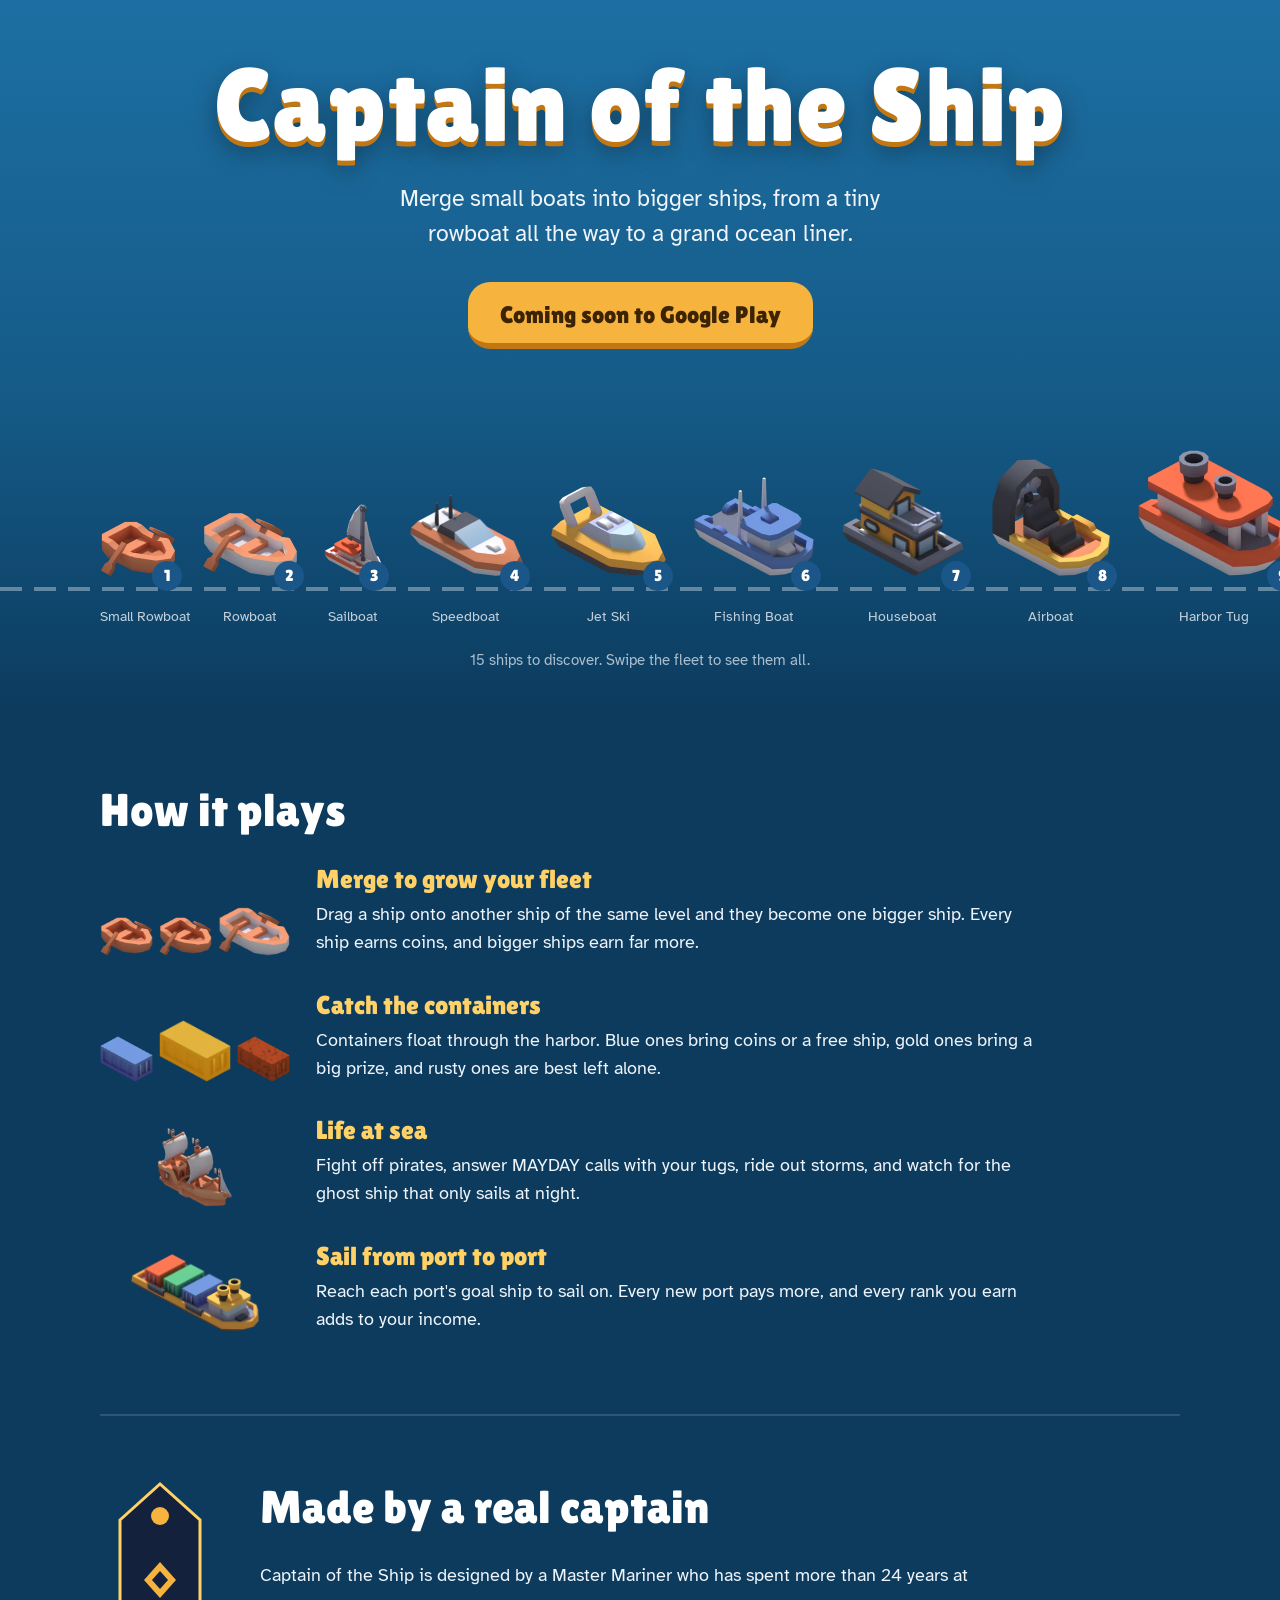
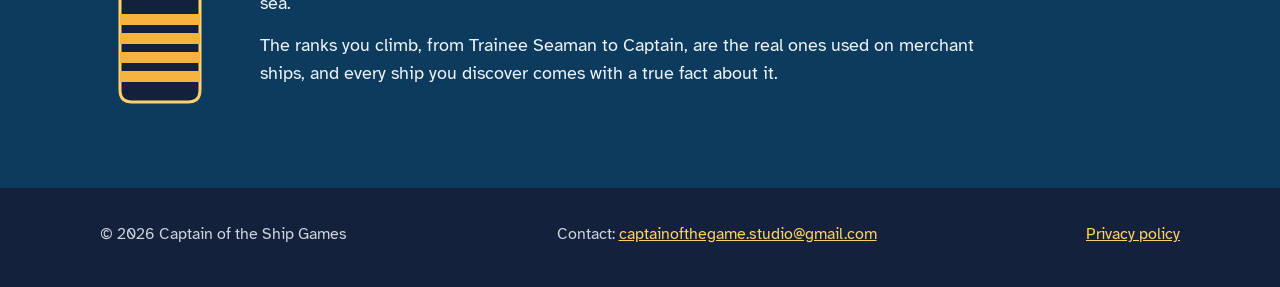
==== index.html @ 7cb575e6 "Add files via upload" ====
<!doctype html>
<html lang="en">
<head>
  <meta charset="utf-8">
  <meta name="viewport" content="width=device-width, initial-scale=1">
  <title>Captain of the Ship</title>
  <meta name="description" content="Captain of the Ship is a merge game for Android. Merge small boats into bigger ships, from a rowboat to a grand ocean liner.">
  <meta name="theme-color" content="#1d6fa3">
  <meta property="og:title" content="Captain of the Ship">
  <meta property="og:description" content="Merge small boats into bigger ships, from a rowboat to a grand ocean liner.">
  <meta property="og:image" content="icon.png">
  <link rel="icon" href="icon.png">
  <link rel="preconnect" href="https://fonts.googleapis.com">
  <link rel="preconnect" href="https://fonts.gstatic.com" crossorigin>
  <link href="https://fonts.googleapis.com/css2?family=Atkinson+Hyperlegible:wght@400;700&family=Lilita+One&display=swap" rel="stylesheet">
  <link rel="stylesheet" href="style.css">
</head>
<body>
  <header class="hero">
    <div class="wrap">
      <h1>Captain of the Ship</h1>
      <p class="pitch">Merge small boats into bigger ships, from a tiny rowboat all the way to a grand ocean liner.</p>
      <span class="button" aria-disabled="true">Coming soon to Google Play</span>
    </div>
    <div class="fleet" tabindex="0" aria-label="The fleet, from the smallest boat to the biggest ship">
      <figure class="ship" style="--h: 56px; --n: 1">
        <img src="ship_01.webp" alt="Small Rowboat" height="56" loading="lazy">
        <span class="level" aria-hidden="true">1</span>
        <figcaption>Small Rowboat</figcaption>
      </figure>
      <figure class="ship" style="--h: 65px; --n: 2">
        <img src="ship_02.webp" alt="Rowboat" height="65" loading="lazy">
        <span class="level" aria-hidden="true">2</span>
        <figcaption>Rowboat</figcaption>
      </figure>
      <figure class="ship" style="--h: 74px; --n: 3">
        <img src="ship_03.webp" alt="Sailboat" height="74" loading="lazy">
        <span class="level" aria-hidden="true">3</span>
        <figcaption>Sailboat</figcaption>
      </figure>
      <figure class="ship" style="--h: 83px; --n: 4">
        <img src="ship_04.webp" alt="Speedboat" height="83" loading="lazy">
        <span class="level" aria-hidden="true">4</span>
        <figcaption>Speedboat</figcaption>
      </figure>
      <figure class="ship" style="--h: 92px; --n: 5">
        <img src="ship_05.webp" alt="Jet Ski" height="92" loading="lazy">
        <span class="level" aria-hidden="true">5</span>
        <figcaption>Jet Ski</figcaption>
      </figure>
      <figure class="ship" style="--h: 101px; --n: 6">
        <img src="ship_06.webp" alt="Fishing Boat" height="101" loading="lazy">
        <span class="level" aria-hidden="true">6</span>
        <figcaption>Fishing Boat</figcaption>
      </figure>
      <figure class="ship" style="--h: 110px; --n: 7">
        <img src="ship_07.webp" alt="Houseboat" height="110" loading="lazy">
        <span class="level" aria-hidden="true">7</span>
        <figcaption>Houseboat</figcaption>
      </figure>
      <figure class="ship" style="--h: 119px; --n: 8">
        <img src="ship_08.webp" alt="Airboat" height="119" loading="lazy">
        <span class="level" aria-hidden="true">8</span>
        <figcaption>Airboat</figcaption>
      </figure>
      <figure class="ship" style="--h: 128px; --n: 9">
        <img src="ship_09.webp" alt="Harbor Tug" height="128" loading="lazy">
        <span class="level" aria-hidden="true">9</span>
        <figcaption>Harbor Tug</figcaption>
      </figure>
      <figure class="ship" style="--h: 137px; --n: 10">
        <img src="ship_10.webp" alt="Ocean Tug" height="137" loading="lazy">
        <span class="level" aria-hidden="true">10</span>
        <figcaption>Ocean Tug</figcaption>
      </figure>
      <figure class="ship" style="--h: 146px; --n: 11">
        <img src="ship_11.webp" alt="Cargo Ship" height="146" loading="lazy">
        <span class="level" aria-hidden="true">11</span>
        <figcaption>Cargo Ship</figcaption>
      </figure>
      <figure class="ship" style="--h: 155px; --n: 12">
        <img src="ship_12.webp" alt="Bulk Carrier" height="155" loading="lazy">
        <span class="level" aria-hidden="true">12</span>
        <figcaption>Bulk Carrier</figcaption>
      </figure>
      <figure class="ship" style="--h: 164px; --n: 13">
        <img src="ship_13.webp" alt="Container Ship" height="164" loading="lazy">
        <span class="level" aria-hidden="true">13</span>
        <figcaption>Container Ship</figcaption>
      </figure>
      <figure class="ship" style="--h: 173px; --n: 14">
        <img src="ship_14.webp" alt="Ocean Liner" height="173" loading="lazy">
        <span class="level" aria-hidden="true">14</span>
        <figcaption>Ocean Liner</figcaption>
      </figure>
      <figure class="ship" style="--h: 182px; --n: 15">
        <img src="ship_15.webp" alt="Grand Ocean Liner" height="182" loading="lazy">
        <span class="level" aria-hidden="true">15</span>
        <figcaption>Grand Ocean Liner</figcaption>
      </figure>
    </div>
    <div class="waterline" aria-hidden="true"></div>
    <p class="fleet-hint">15 ships to discover. Swipe the fleet to see them all.</p>
  </header>

  <main>
    <section class="play">
      <div class="wrap">
        <h2>How it plays</h2>
        <ul class="log">
          <li>
            <div class="art"><img class="small" src="ship_01.webp" alt=""><img class="small" src="ship_01.webp" alt=""><img class="big" src="ship_02.webp" alt=""></div>
            <div>
              <h3>Merge to grow your fleet</h3>
              <p>Drag a ship onto another ship of the same level and they become one bigger ship. Every ship earns coins, and bigger ships earn far more.</p>
            </div>
          </li>
          <li>
            <div class="art"><img class="small" src="crate.webp" alt=""><img class="big" src="crate_gold.webp" alt=""><img class="small" src="crate_rusty.webp" alt=""></div>
            <div>
              <h3>Catch the containers</h3>
              <p>Containers float through the harbor. Blue ones bring coins or a free ship, gold ones bring a big prize, and rusty ones are best left alone.</p>
            </div>
          </li>
          <li>
            <div class="art"><img src="pirate.webp" alt=""></div>
            <div>
              <h3>Life at sea</h3>
              <p>Fight off pirates, answer MAYDAY calls with your tugs, ride out storms, and watch for the ghost ship that only sails at night.</p>
            </div>
          </li>
          <li>
            <div class="art"><img src="ship_13.webp" alt=""></div>
            <div>
              <h3>Sail from port to port</h3>
              <p>Reach each port's goal ship to sail on. Every new port pays more, and every rank you earn adds to your income.</p>
            </div>
          </li>
        </ul>
      </div>
    </section>

    <section class="captain">
      <div class="wrap">
        <svg viewBox="0 0 120 232" role="img" aria-label="A captain's shoulder board with four gold stripes">
          <path d="M20 44 L60 8 L100 44 L100 214 Q100 226 88 226 L32 226 Q20 226 20 214 Z" fill="#14213d" stroke="#ffd166" stroke-width="3"/>
          <circle cx="60" cy="40" r="9" fill="#f6b33d"/>
          <path d="M60 86 L76 104 L60 122 L44 104 Z" fill="#f6b33d"/>
          <path d="M60 95 L68 104 L60 113 L52 104 Z" fill="#14213d"/>
          <rect x="20" y="138" width="80" height="11" fill="#f6b33d"/>
          <rect x="20" y="157" width="80" height="11" fill="#f6b33d"/>
          <rect x="20" y="176" width="80" height="11" fill="#f6b33d"/>
          <rect x="20" y="195" width="80" height="11" fill="#f6b33d"/>
        </svg>
        <div>
          <h2>Made by a real captain</h2>
          <p>Captain of the Ship is designed by a Master Mariner who has spent more than 24 years at sea.</p>
          <p>The ranks you climb, from Trainee Seaman to Captain, are the real ones used on merchant ships, and every ship you discover comes with a true fact about it.</p>
        </div>
      </div>
    </section>
  </main>

  <footer>
    <div class="wrap">
      <p>&copy; 2026 Captain of the Ship Games</p>
      <p>Contact: <a href="mailto:captainofthegame.studio@gmail.com">captainofthegame.studio@gmail.com</a></p>
      <p><a href="privacy.html">Privacy policy</a></p>
    </div>
  </footer>
</body>
</html>
---- style.css ----
/* Captain of the Ship: game website. Colors match the game. */
:root {
  --sea-top: #1d6fa3;
  --sea-deep: #0c3b5e;
  --navy: #14213d;
  --gold: #f6b33d;
  --gold-edge: #c27712;
  --gold-light: #ffd166;
  --foam: #eef4f9;
  --ink: #23303d;
  --ink-soft: #4d5b69;
  --badge: #1b5689;
  --display: "Lilita One", "Arial Rounded MT Bold", system-ui, sans-serif;
  --body: "Atkinson Hyperlegible", system-ui, -apple-system, "Segoe UI", sans-serif;
}

* { box-sizing: border-box; }

html { -webkit-text-size-adjust: 100%; }

body {
  margin: 0;
  font-family: var(--body);
  font-size: 18px;
  line-height: 1.55;
  color: var(--foam);
  background: var(--sea-deep);
}

img { display: block; max-width: 100%; }

a { color: var(--gold-light); }
a:focus-visible, .button:focus-visible, .fleet:focus-visible {
  outline: 3px solid var(--gold-light);
  outline-offset: 3px;
  border-radius: 6px;
}

.wrap { width: min(1080px, 100% - 32px); margin-inline: auto; }

/* Hero: the harbor ------------------------------------------------------- */

.hero {
  background: linear-gradient(180deg, var(--sea-top) 0%, #155b88 55%, var(--sea-deep) 100%);
  padding: 56px 0 0;
  text-align: center;
  overflow: hidden;
}

.hero h1 {
  font-family: var(--display);
  font-weight: 400;
  font-size: clamp(46px, 10vw, 104px);
  line-height: 0.95;
  letter-spacing: 0.01em;
  margin: 0;
  color: #fff;
  text-shadow: 0 5px 0 var(--gold-edge), 0 10px 26px rgba(0, 0, 0, 0.35);
}

.hero .pitch {
  font-size: clamp(19px, 2.4vw, 23px);
  max-width: 34ch;
  margin: 26px auto 30px;
}

.button {
  display: inline-block;
  font-family: var(--display);
  font-size: 24px;
  color: #3b2304;
  background: var(--gold);
  border-bottom: 6px solid var(--gold-edge);
  border-radius: 22px;
  padding: 14px 32px 10px;
  text-decoration: none;
}
.button[aria-disabled="true"] { cursor: default; }

/* The fleet line: every ship in the game, smallest to biggest, on the water. */
.fleet {
  margin-top: 46px;
  display: flex;
  align-items: flex-end;
  gap: 26px;
  overflow-x: auto;
  scroll-snap-type: x proximity;
  padding: 0 max(16px, calc((100vw - 1080px) / 2)) 0;
  scrollbar-width: none;
}
.fleet::-webkit-scrollbar { display: none; }

.ship {
  flex: none;
  scroll-snap-align: center;
  margin: 0;
  position: relative;
  padding-bottom: 64px;
}
.ship img {
  height: var(--h);
  width: auto;
  animation: bob 4.2s ease-in-out infinite;
  animation-delay: calc(var(--n) * -0.35s);
}
.ship figcaption {
  position: absolute;
  left: 0; right: 0; bottom: 14px;
  font-size: 14px;
  white-space: nowrap;
  color: rgba(238, 244, 249, 0.8);
}
.ship .level {
  position: absolute;
  right: -6px;
  bottom: 50px;
  width: 30px; height: 30px;
  border-radius: 50%;
  background: var(--badge);
  color: #fff;
  font: 16px/30px var(--display);
}

.waterline {
  height: 4px;
  margin-top: -54px;
  background: repeating-linear-gradient(90deg, rgba(255, 255, 255, 0.35) 0 22px, transparent 22px 34px);
}
.fleet-hint {
  font-size: 15px;
  color: rgba(238, 244, 249, 0.7);
  margin: 58px 0 0;
  padding-bottom: 40px;
}

@keyframes bob {
  0%, 100% { transform: translateY(0) rotate(-0.6deg); }
  50% { transform: translateY(-6px) rotate(0.6deg); }
}
@media (prefers-reduced-motion: reduce) {
  .ship img { animation: none; }
}

/* How it plays ------------------------------------------------------------ */

.play { padding: 72px 0 40px; }

h2 {
  font-family: var(--display);
  font-weight: 400;
  font-size: clamp(32px, 5vw, 46px);
  line-height: 1.1;
  margin: 0 0 30px;
  color: #fff;
}

.log { list-style: none; margin: 0; padding: 0; display: grid; gap: 34px; }
.log li { display: grid; grid-template-columns: 190px 1fr; gap: 26px; align-items: center; }
.log .art { display: flex; align-items: flex-end; justify-content: center; gap: 6px; min-height: 90px; }
.log .art img { width: auto; height: auto; max-height: 80px; max-width: 100%; min-width: 0; }
.log .art img.small { flex: 0 1 28%; }
.log .art img.big { flex: 0 1 38%; }
.log h3 { font-family: var(--display); font-weight: 400; font-size: 26px; line-height: 1.15; margin: 0 0 6px; color: var(--gold-light); }
.log p { margin: 0; max-width: 60ch; }

/* Made by a captain ------------------------------------------------------- */

.captain { padding: 40px 0 80px; }
.captain .wrap {
  display: grid;
  grid-template-columns: 120px 1fr;
  gap: 40px;
  align-items: center;
  border-top: 2px solid rgba(255, 255, 255, 0.14);
  padding-top: 60px;
}
.captain svg { width: 100%; height: auto; }
.captain p { margin: 0 0 14px; max-width: 60ch; }

/* Footer ------------------------------------------------------------------- */

footer {
  background: var(--navy);
  color: rgba(238, 244, 249, 0.85);
  font-size: 16px;
  padding: 34px 0 40px;
}
footer .wrap { display: flex; flex-wrap: wrap; gap: 14px 34px; justify-content: space-between; }
footer p { margin: 0; }

/* Privacy policy page ------------------------------------------------------- */

.doc-page { background: var(--foam); color: var(--ink); }
.doc-head { background: var(--sea-top); color: #fff; padding: 22px 0; }
.doc-head .wrap { max-width: 720px; }
.doc-head a { color: #fff; font-family: var(--display); font-size: 24px; text-decoration: none; }
.doc { padding: 46px 0 70px; }
.doc .wrap { max-width: 720px; }
.doc h1 { font-family: var(--display); font-weight: 400; font-size: clamp(36px, 6vw, 52px); line-height: 1.1; margin: 0 0 8px; color: var(--navy); }
.doc h2 { font-size: 28px; color: var(--navy); margin: 40px 0 10px; }
.doc p, .doc li { color: var(--ink); }
.doc .updated { color: var(--ink-soft); margin: 0 0 26px; }
.doc a { color: #135f94; }
.doc ul { padding-left: 22px; }
.doc li { margin-bottom: 8px; }

/* Small screens ------------------------------------------------------------ */

@media (max-width: 640px) {
  body { font-size: 17px; }
  .hero { padding-top: 40px; }
  .log li { grid-template-columns: 110px 1fr; gap: 16px; }
  .log .art img { max-height: 56px; }
  .captain .wrap { grid-template-columns: 1fr; gap: 24px; }
  .captain svg { width: 84px; }
}
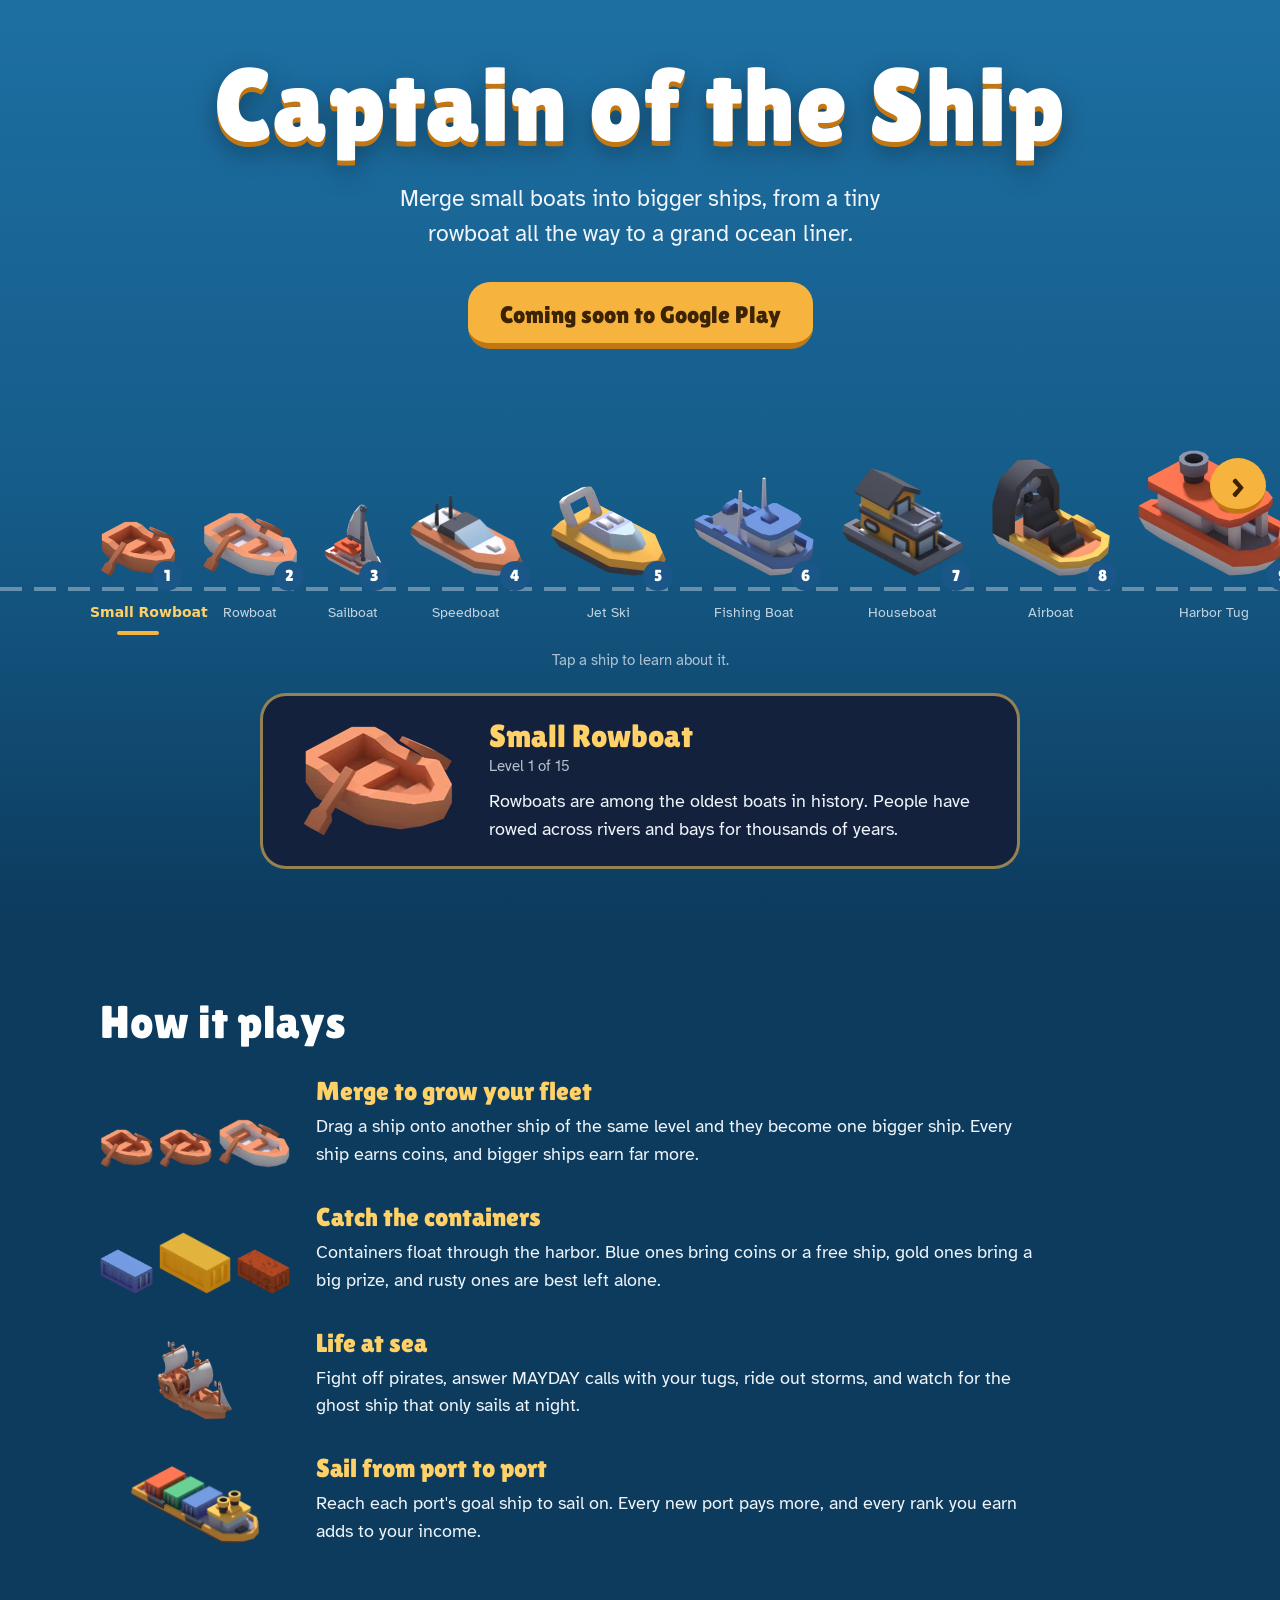
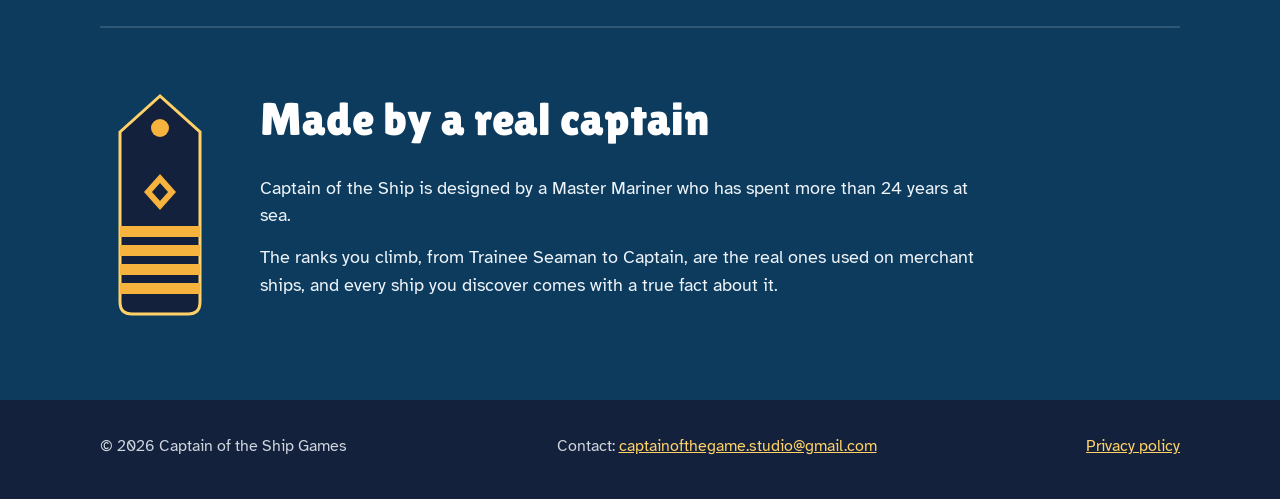
==== commit 3bf37fef: "Add files via upload" ====
--- a/index.html
+++ b/index.html
@@ -22,85 +22,99 @@
       <p class="pitch">Merge small boats into bigger ships, from a tiny rowboat all the way to a grand ocean liner.</p>
       <span class="button" aria-disabled="true">Coming soon to Google Play</span>
     </div>
-    <div class="fleet" tabindex="0" aria-label="The fleet, from the smallest boat to the biggest ship">
-      <figure class="ship" style="--h: 56px; --n: 1">
-        <img src="ship_01.webp" alt="Small Rowboat" height="56" loading="lazy">
-        <span class="level" aria-hidden="true">1</span>
-        <figcaption>Small Rowboat</figcaption>
-      </figure>
-      <figure class="ship" style="--h: 65px; --n: 2">
-        <img src="ship_02.webp" alt="Rowboat" height="65" loading="lazy">
-        <span class="level" aria-hidden="true">2</span>
-        <figcaption>Rowboat</figcaption>
-      </figure>
-      <figure class="ship" style="--h: 74px; --n: 3">
-        <img src="ship_03.webp" alt="Sailboat" height="74" loading="lazy">
-        <span class="level" aria-hidden="true">3</span>
-        <figcaption>Sailboat</figcaption>
-      </figure>
-      <figure class="ship" style="--h: 83px; --n: 4">
-        <img src="ship_04.webp" alt="Speedboat" height="83" loading="lazy">
-        <span class="level" aria-hidden="true">4</span>
-        <figcaption>Speedboat</figcaption>
-      </figure>
-      <figure class="ship" style="--h: 92px; --n: 5">
-        <img src="ship_05.webp" alt="Jet Ski" height="92" loading="lazy">
-        <span class="level" aria-hidden="true">5</span>
-        <figcaption>Jet Ski</figcaption>
-      </figure>
-      <figure class="ship" style="--h: 101px; --n: 6">
-        <img src="ship_06.webp" alt="Fishing Boat" height="101" loading="lazy">
-        <span class="level" aria-hidden="true">6</span>
-        <figcaption>Fishing Boat</figcaption>
-      </figure>
-      <figure class="ship" style="--h: 110px; --n: 7">
-        <img src="ship_07.webp" alt="Houseboat" height="110" loading="lazy">
-        <span class="level" aria-hidden="true">7</span>
-        <figcaption>Houseboat</figcaption>
-      </figure>
-      <figure class="ship" style="--h: 119px; --n: 8">
-        <img src="ship_08.webp" alt="Airboat" height="119" loading="lazy">
-        <span class="level" aria-hidden="true">8</span>
-        <figcaption>Airboat</figcaption>
-      </figure>
-      <figure class="ship" style="--h: 128px; --n: 9">
-        <img src="ship_09.webp" alt="Harbor Tug" height="128" loading="lazy">
-        <span class="level" aria-hidden="true">9</span>
-        <figcaption>Harbor Tug</figcaption>
-      </figure>
-      <figure class="ship" style="--h: 137px; --n: 10">
-        <img src="ship_10.webp" alt="Ocean Tug" height="137" loading="lazy">
-        <span class="level" aria-hidden="true">10</span>
-        <figcaption>Ocean Tug</figcaption>
-      </figure>
-      <figure class="ship" style="--h: 146px; --n: 11">
-        <img src="ship_11.webp" alt="Cargo Ship" height="146" loading="lazy">
-        <span class="level" aria-hidden="true">11</span>
-        <figcaption>Cargo Ship</figcaption>
-      </figure>
-      <figure class="ship" style="--h: 155px; --n: 12">
-        <img src="ship_12.webp" alt="Bulk Carrier" height="155" loading="lazy">
-        <span class="level" aria-hidden="true">12</span>
-        <figcaption>Bulk Carrier</figcaption>
-      </figure>
-      <figure class="ship" style="--h: 164px; --n: 13">
-        <img src="ship_13.webp" alt="Container Ship" height="164" loading="lazy">
-        <span class="level" aria-hidden="true">13</span>
-        <figcaption>Container Ship</figcaption>
-      </figure>
-      <figure class="ship" style="--h: 173px; --n: 14">
-        <img src="ship_14.webp" alt="Ocean Liner" height="173" loading="lazy">
-        <span class="level" aria-hidden="true">14</span>
-        <figcaption>Ocean Liner</figcaption>
-      </figure>
-      <figure class="ship" style="--h: 182px; --n: 15">
-        <img src="ship_15.webp" alt="Grand Ocean Liner" height="182" loading="lazy">
-        <span class="level" aria-hidden="true">15</span>
-        <figcaption>Grand Ocean Liner</figcaption>
-      </figure>
+    <div class="fleet-wrap">
+      <button type="button" class="fleet-arrow prev" aria-label="Show smaller ships">&lsaquo;</button>
+      <div class="fleet" aria-label="The fleet, from the smallest boat to the biggest ship">
+        <button type="button" class="ship" style="--h: 56px; --n: 1" aria-pressed="false" aria-controls="ship-info">
+          <img src="ship_01.webp" alt="" height="56">
+          <span class="level" aria-hidden="true">1</span>
+          <span class="name">Small Rowboat</span>
+        </button>
+        <button type="button" class="ship" style="--h: 65px; --n: 2" aria-pressed="false" aria-controls="ship-info">
+          <img src="ship_02.webp" alt="" height="65">
+          <span class="level" aria-hidden="true">2</span>
+          <span class="name">Rowboat</span>
+        </button>
+        <button type="button" class="ship" style="--h: 74px; --n: 3" aria-pressed="false" aria-controls="ship-info">
+          <img src="ship_03.webp" alt="" height="74">
+          <span class="level" aria-hidden="true">3</span>
+          <span class="name">Sailboat</span>
+        </button>
+        <button type="button" class="ship" style="--h: 83px; --n: 4" aria-pressed="false" aria-controls="ship-info">
+          <img src="ship_04.webp" alt="" height="83">
+          <span class="level" aria-hidden="true">4</span>
+          <span class="name">Speedboat</span>
+        </button>
+        <button type="button" class="ship" style="--h: 92px; --n: 5" aria-pressed="false" aria-controls="ship-info">
+          <img src="ship_05.webp" alt="" height="92">
+          <span class="level" aria-hidden="true">5</span>
+          <span class="name">Jet Ski</span>
+        </button>
+        <button type="button" class="ship" style="--h: 101px; --n: 6" aria-pressed="false" aria-controls="ship-info">
+          <img src="ship_06.webp" alt="" height="101">
+          <span class="level" aria-hidden="true">6</span>
+          <span class="name">Fishing Boat</span>
+        </button>
+        <button type="button" class="ship" style="--h: 110px; --n: 7" aria-pressed="false" aria-controls="ship-info">
+          <img src="ship_07.webp" alt="" height="110">
+          <span class="level" aria-hidden="true">7</span>
+          <span class="name">Houseboat</span>
+        </button>
+        <button type="button" class="ship" style="--h: 119px; --n: 8" aria-pressed="false" aria-controls="ship-info">
+          <img src="ship_08.webp" alt="" height="119">
+          <span class="level" aria-hidden="true">8</span>
+          <span class="name">Airboat</span>
+        </button>
+        <button type="button" class="ship" style="--h: 128px; --n: 9" aria-pressed="false" aria-controls="ship-info">
+          <img src="ship_09.webp" alt="" height="128">
+          <span class="level" aria-hidden="true">9</span>
+          <span class="name">Harbor Tug</span>
+        </button>
+        <button type="button" class="ship" style="--h: 137px; --n: 10" aria-pressed="false" aria-controls="ship-info">
+          <img src="ship_10.webp" alt="" height="137">
+          <span class="level" aria-hidden="true">10</span>
+          <span class="name">Ocean Tug</span>
+        </button>
+        <button type="button" class="ship" style="--h: 146px; --n: 11" aria-pressed="false" aria-controls="ship-info">
+          <img src="ship_11.webp" alt="" height="146">
+          <span class="level" aria-hidden="true">11</span>
+          <span class="name">Cargo Ship</span>
+        </button>
+        <button type="button" class="ship" style="--h: 155px; --n: 12" aria-pressed="false" aria-controls="ship-info">
+          <img src="ship_12.webp" alt="" height="155">
+          <span class="level" aria-hidden="true">12</span>
+          <span class="name">Bulk Carrier</span>
+        </button>
+        <button type="button" class="ship" style="--h: 164px; --n: 13" aria-pressed="false" aria-controls="ship-info">
+          <img src="ship_13.webp" alt="" height="164">
+          <span class="level" aria-hidden="true">13</span>
+          <span class="name">Container Ship</span>
+        </button>
+        <button type="button" class="ship" style="--h: 173px; --n: 14" aria-pressed="false" aria-controls="ship-info">
+          <img src="ship_14.webp" alt="" height="173">
+          <span class="level" aria-hidden="true">14</span>
+          <span class="name">Ocean Liner</span>
+        </button>
+        <button type="button" class="ship" style="--h: 182px; --n: 15" aria-pressed="false" aria-controls="ship-info">
+          <img src="ship_15.webp" alt="" height="182">
+          <span class="level" aria-hidden="true">15</span>
+          <span class="name">Grand Ocean Liner</span>
+        </button>
+      </div>
+      <button type="button" class="fleet-arrow next" aria-label="Show bigger ships">&rsaquo;</button>
     </div>
     <div class="waterline" aria-hidden="true"></div>
-    <p class="fleet-hint">15 ships to discover. Swipe the fleet to see them all.</p>
+    <p class="fleet-hint">Tap a ship to learn about it.</p>
+    <div class="wrap">
+      <section class="ship-info" id="ship-info" aria-live="polite">
+        <img class="info-image" src="ship_01.webp" alt="">
+        <div>
+          <h2 class="info-name">Small Rowboat</h2>
+          <p class="info-level">Level 1 of 15</p>
+          <p class="info-fact">Rowboats are among the oldest boats in history. People have rowed across rivers and bays for thousands of years.</p>
+        </div>
+      </section>
+    </div>
   </header>
 
   <main>
@@ -168,5 +182,49 @@
       <p><a href="privacy.html">Privacy policy</a></p>
     </div>
   </footer>
+  <script>
+    // Ship facts come from the game's data file.
+    const SHIPS = [{"name": "Small Rowboat", "fact": "Rowboats are among the oldest boats in history. People have rowed across rivers and bays for thousands of years."}, {"name": "Rowboat", "fact": "On older ships, lifeboats were large rowboats. Crews rowed them by hand to carry passengers to safety."}, {"name": "Sailboat", "fact": "A sailboat can travel against the wind by zig-zagging at an angle to it. Sailors call this tacking."}, {"name": "Speedboat", "fact": "At high speed, a speedboat's hull lifts up and skims on top of the water. This is called planing, and it cuts drag."}, {"name": "Jet Ski", "fact": "A jet ski has no outside propeller. A pump sucks water in underneath and blasts it out the back as a powerful jet."}, {"name": "Fishing Boat", "fact": "Many fishing boats use sonar fish finders that send sound pulses down to spot schools of fish below the hull."}, {"name": "Houseboat", "fact": "Houseboats are floating homes. Around 2,500 of them line the canals of Amsterdam, with families living aboard all year."}, {"name": "Airboat", "fact": "An airboat is pushed by a giant air propeller, so it can glide over shallow swamps where a normal propeller would get stuck."}, {"name": "Harbor Tug", "fact": "Harbor tugs are small but mighty. They push and pull ships many times their own size safely alongside the berth."}, {"name": "Ocean Tug", "fact": "Ocean-going tugs can tow oil rigs and disabled ships across entire oceans, sometimes for weeks at a time."}, {"name": "Cargo Ship", "fact": "Many general cargo ships carry their own cranes, so they can load and unload at small ports that have none."}, {"name": "Bulk Carrier", "fact": "Bulk carriers haul loose cargo like iron ore, coal and grain. The largest can carry around 400,000 tonnes in one trip."}, {"name": "Container Ship", "fact": "The biggest container ships carry over 24,000 containers. Lined up end to end, they would stretch more than 140 km."}, {"name": "Ocean Liner", "fact": "Before airliners, ocean liners were the fastest way across the Atlantic. They raced for the Blue Riband, the honor of the fastest crossing."}, {"name": "Grand Ocean Liner", "fact": "The grand liners of the early 1900s had four tall funnels, and often one of them was a dummy, added just to look more powerful."}];
+
+    const fleet = document.querySelector(".fleet");
+    const shipButtons = [...fleet.querySelectorAll(".ship")];
+    const info = {
+      image: document.querySelector(".info-image"),
+      name: document.querySelector(".info-name"),
+      level: document.querySelector(".info-level"),
+      fact: document.querySelector(".info-fact"),
+    };
+
+    function showShip(index) {
+      const ship = SHIPS[index];
+      const number = String(index + 1).padStart(2, "0");
+      info.image.src = "ship_" + number + ".webp";
+      info.name.textContent = ship.name;
+      info.level.textContent = "Level " + (index + 1) + " of " + SHIPS.length;
+      info.fact.textContent = ship.fact;
+      shipButtons.forEach((button, i) => button.setAttribute("aria-pressed", String(i === index)));
+    }
+
+    shipButtons.forEach((button, i) => button.addEventListener("click", () => showShip(i)));
+    showShip(0);
+
+    // Arrow buttons move the fleet sideways (shown on computers with a mouse).
+    const prev = document.querySelector(".fleet-arrow.prev");
+    const next = document.querySelector(".fleet-arrow.next");
+    const smooth = window.matchMedia("(prefers-reduced-motion: reduce)").matches ? "auto" : "smooth";
+
+    function slide(direction) {
+      fleet.scrollBy({ left: direction * fleet.clientWidth * 0.6, behavior: smooth });
+    }
+    function updateArrows() {
+      prev.disabled = fleet.scrollLeft <= 4;
+      next.disabled = fleet.scrollLeft + fleet.clientWidth >= fleet.scrollWidth - 4;
+    }
+    prev.addEventListener("click", () => slide(-1));
+    next.addEventListener("click", () => slide(1));
+    fleet.addEventListener("scroll", updateArrows, { passive: true });
+    window.addEventListener("resize", updateArrows);
+    updateArrows();
+  </script>
 </body>
 </html>
--- a/style.css
+++ b/style.css
@@ -77,9 +77,11 @@
 }
 .button[aria-disabled="true"] { cursor: default; }
 
-/* The fleet line: every ship in the game, smallest to biggest, on the water. */
+/* The fleet line: every ship in the game, smallest to biggest, on the water.
+   Each ship is a button that shows its facts in the card under the fleet. */
+.fleet-wrap { position: relative; margin-top: 46px; }
+
 .fleet {
-  margin-top: 46px;
   display: flex;
   align-items: flex-end;
   gap: 26px;
@@ -93,9 +95,14 @@
 .ship {
   flex: none;
   scroll-snap-align: center;
+  position: relative;
   margin: 0;
-  position: relative;
-  padding-bottom: 64px;
+  padding: 0 0 64px;
+  border: 0;
+  background: none;
+  font: inherit;
+  color: inherit;
+  cursor: pointer;
 }
 .ship img {
   height: var(--h);
@@ -103,9 +110,9 @@
   animation: bob 4.2s ease-in-out infinite;
   animation-delay: calc(var(--n) * -0.35s);
 }
-.ship figcaption {
-  position: absolute;
-  left: 0; right: 0; bottom: 14px;
+.ship .name {
+  position: absolute;
+  left: -10px; right: -10px; bottom: 18px;
   font-size: 14px;
   white-space: nowrap;
   color: rgba(238, 244, 249, 0.8);
@@ -120,6 +127,41 @@
   color: #fff;
   font: 16px/30px var(--display);
 }
+.ship:hover .name { color: #fff; }
+.ship[aria-pressed="true"] .name { color: var(--gold-light); font-weight: 700; }
+.ship[aria-pressed="true"]::after {
+  content: "";
+  position: absolute;
+  left: 22%; right: 22%; bottom: 6px;
+  height: 4px;
+  border-radius: 2px;
+  background: var(--gold);
+}
+.ship:focus-visible { outline: 3px solid var(--gold-light); outline-offset: 4px; border-radius: 12px; }
+
+/* Arrows only where there is a mouse; phones swipe the fleet. */
+.fleet-arrow {
+  display: none;
+  position: absolute;
+  top: calc(50% - 60px);
+  z-index: 1;
+  width: 56px; height: 56px;
+  place-items: center;
+  border: 0;
+  border-bottom: 5px solid var(--gold-edge);
+  border-radius: 50%;
+  background: var(--gold);
+  color: #3b2304;
+  font: 40px/1 var(--display);
+  cursor: pointer;
+}
+.fleet-arrow.prev { left: 14px; }
+.fleet-arrow.next { right: 14px; }
+.fleet-arrow:disabled { opacity: 0; pointer-events: none; }
+.fleet-arrow:focus-visible { outline: 3px solid #fff; outline-offset: 3px; }
+@media (hover: hover) and (pointer: fine) {
+  .fleet-arrow { display: grid; }
+}
 
 .waterline {
   height: 4px;
@@ -129,9 +171,27 @@
 .fleet-hint {
   font-size: 15px;
   color: rgba(238, 244, 249, 0.7);
-  margin: 58px 0 0;
-  padding-bottom: 40px;
-}
+  margin: 58px 0 20px;
+}
+
+/* The ship card under the fleet, styled like the rank card in the game. */
+.ship-info {
+  display: grid;
+  grid-template-columns: 170px 1fr;
+  gap: 26px;
+  align-items: center;
+  max-width: 760px;
+  margin: 0 auto 56px;
+  padding: 22px 30px;
+  text-align: left;
+  background: var(--navy);
+  border: 3px solid rgba(255, 209, 102, 0.55);
+  border-radius: 26px;
+}
+.ship-info .info-image { max-height: 120px; width: auto; justify-self: center; }
+.ship-info .info-name { font-size: 32px; margin: 0; color: var(--gold-light); }
+.ship-info .info-level { font-size: 15px; margin: 2px 0 10px; color: rgba(238, 244, 249, 0.75); }
+.ship-info .info-fact { margin: 0; max-width: 60ch; }
 
 @keyframes bob {
   0%, 100% { transform: translateY(0) rotate(-0.6deg); }
@@ -213,4 +273,7 @@
   .log .art img { max-height: 56px; }
   .captain .wrap { grid-template-columns: 1fr; gap: 24px; }
   .captain svg { width: 84px; }
-}
+  .ship-info { grid-template-columns: 88px 1fr; gap: 16px; padding: 18px 18px; }
+  .ship-info .info-image { max-height: 70px; }
+  .ship-info .info-name { font-size: 26px; }
+}
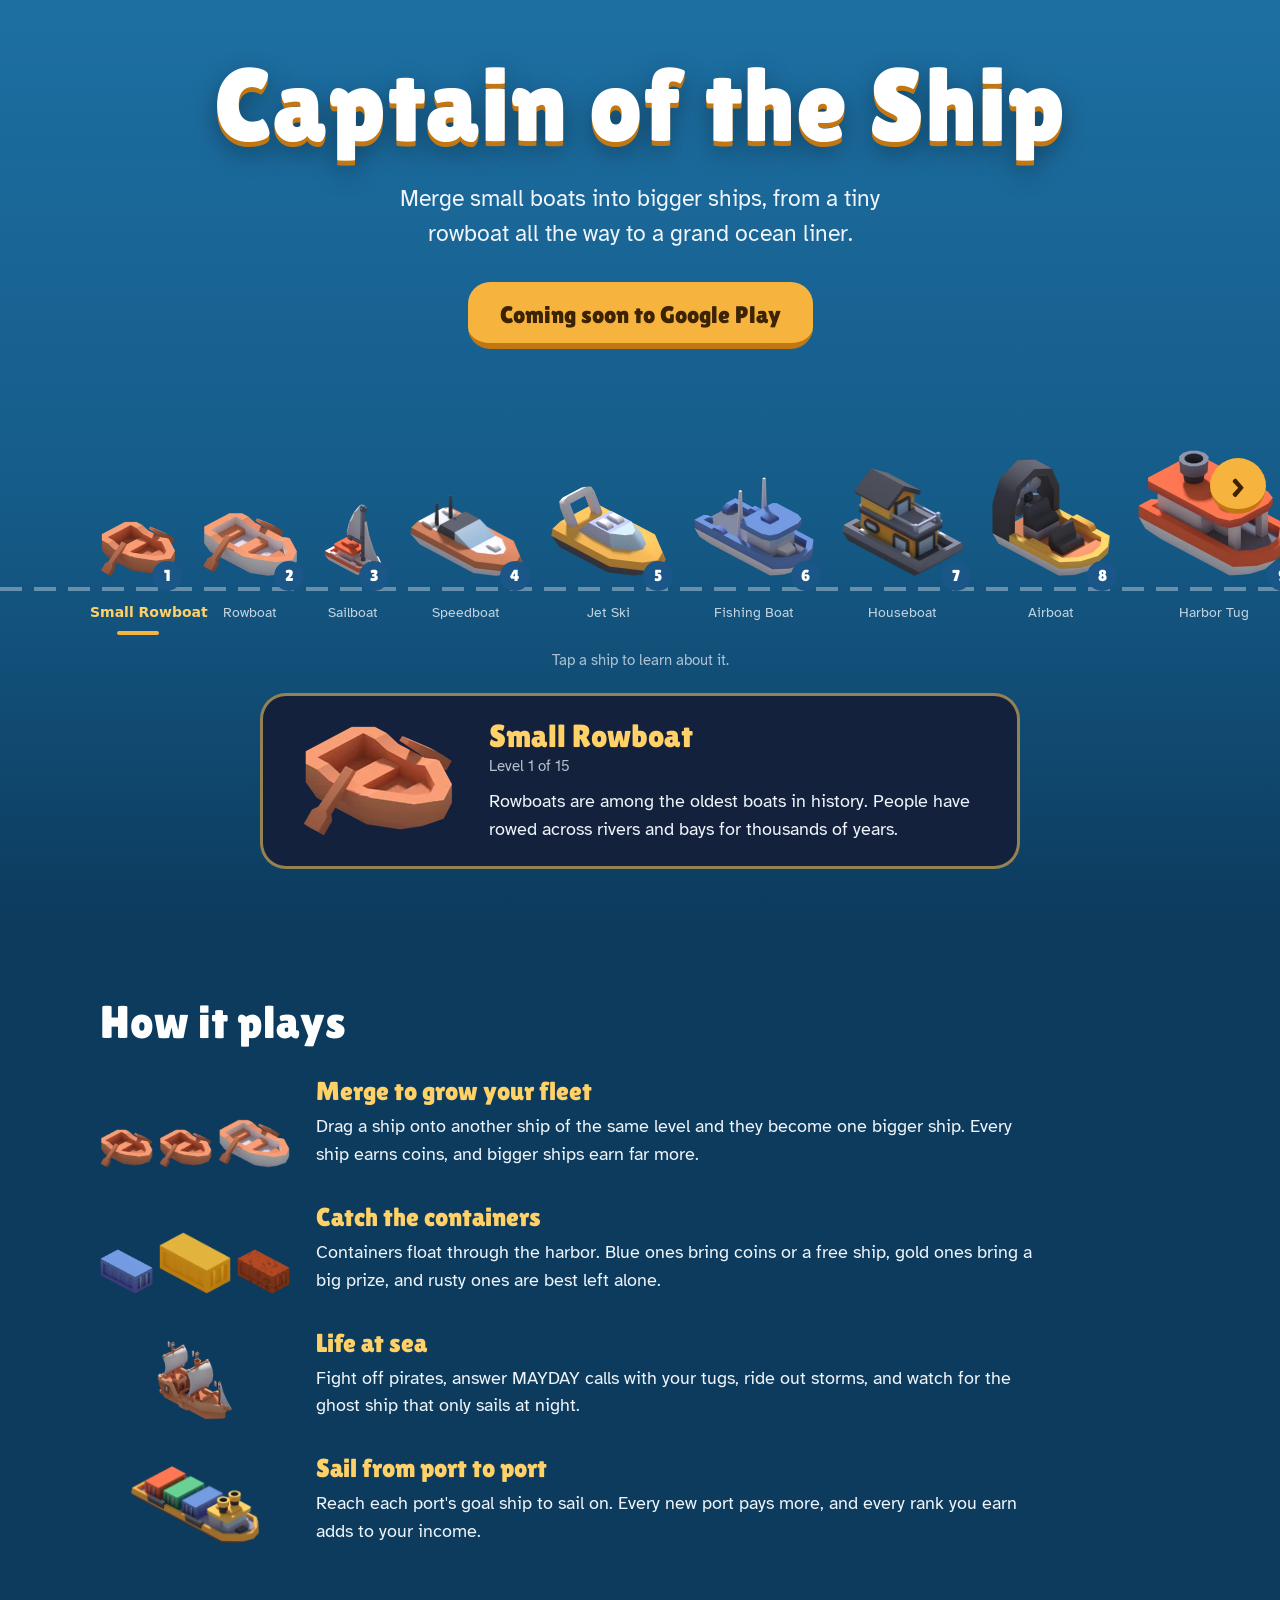
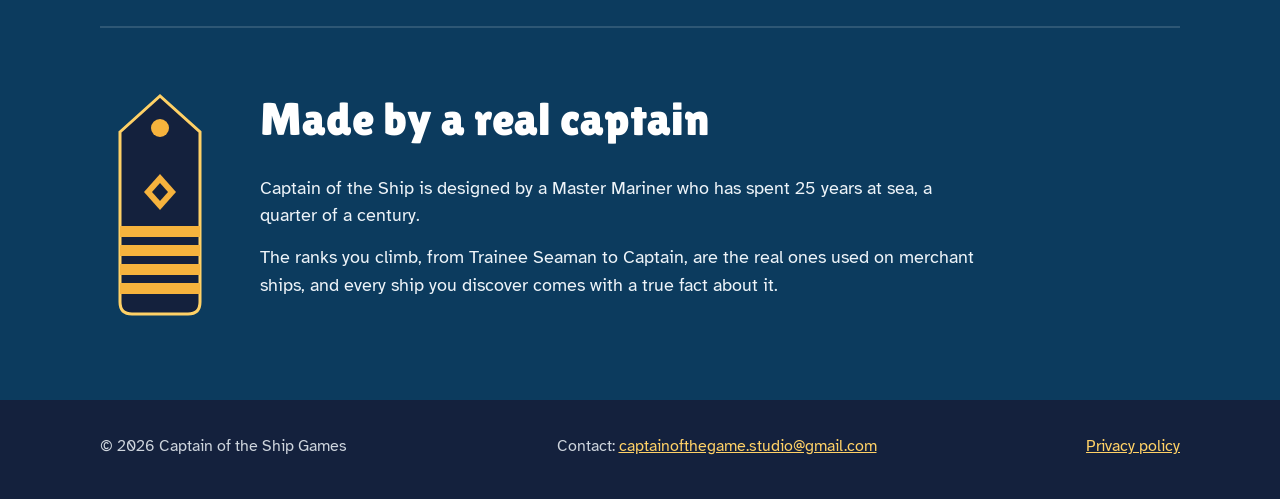
==== commit b7b3850d: "25 years line; privacy.html now redirects to bluewakelabs.com policy index.html: "Made by a real cap" ====
--- a/index.html
+++ b/index.html
@@ -168,7 +168,7 @@
         </svg>
         <div>
           <h2>Made by a real captain</h2>
-          <p>Captain of the Ship is designed by a Master Mariner who has spent more than 24 years at sea.</p>
+          <p>Captain of the Ship is designed by a Master Mariner who has spent 25 years at sea, a quarter of a century.</p>
           <p>The ranks you climb, from Trainee Seaman to Captain, are the real ones used on merchant ships, and every ship you discover comes with a true fact about it.</p>
         </div>
       </div>
